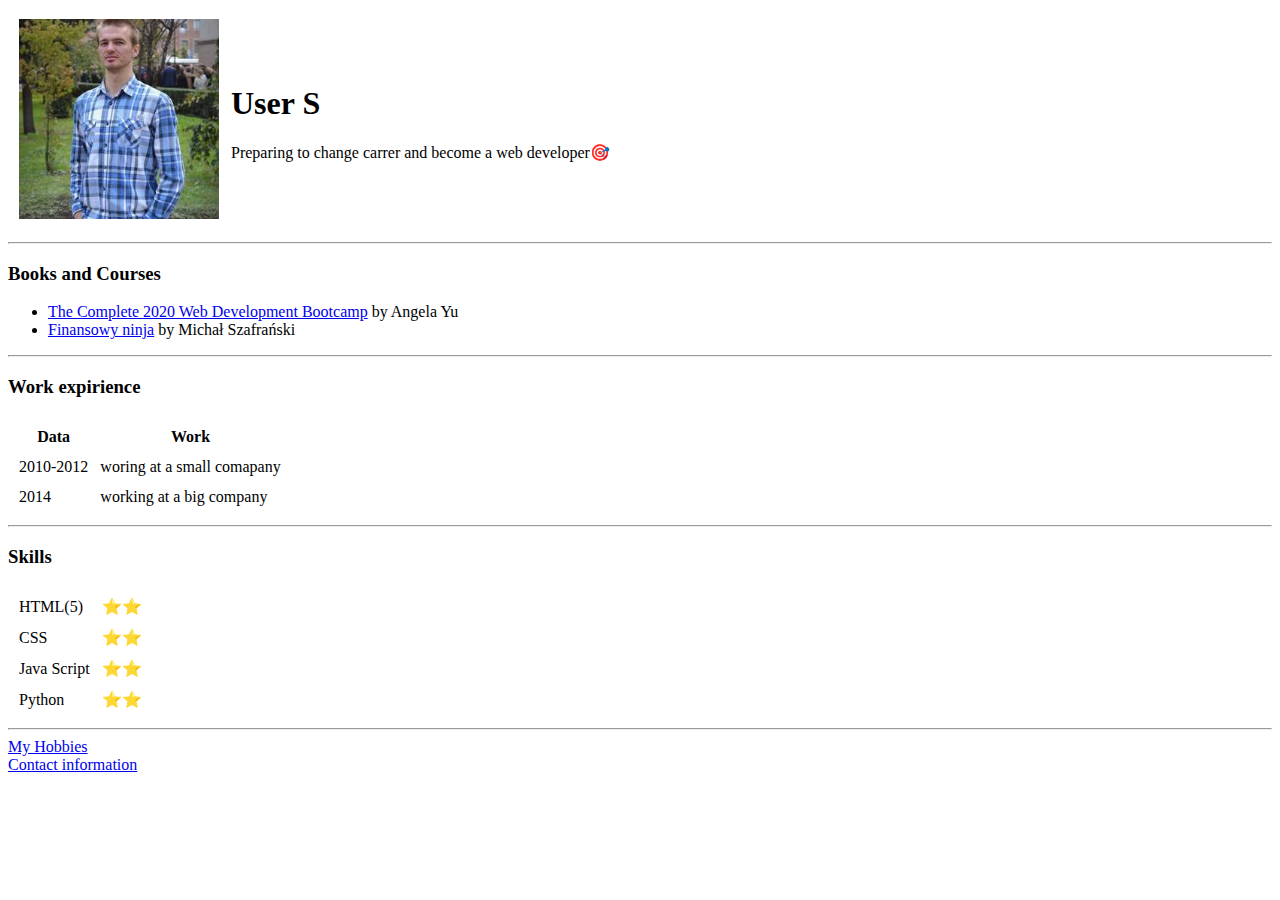
==== index.html @ 85a17f70 "Uploaded initial files" ====
<!DOCTYPE html>
<html lang="en">

<head>
    <meta charset="UTF-8">
    <title>Yurii personal website</title>
</head>

<body>
    <table cellspacing="10">
        <tr>
            <td><img src="/images/YuriiPhoto.jpg" alt="User photo" width="200" height="200"></td>
            <td>
                <h1>User S</h1>
                <p>Preparing to change carrer and become a web developer🎯</p>
            </td>
        </tr>
    </table>
    <hr>
    <h3>Books and Courses</h3>
    <ul>
        <li> <a href="https://www.udemy.com/course/the-complete-web-development-bootcamp/">The Complete 2020 Web
                Development Bootcamp</a> by Angela Yu</li>
        <li> <a href="https://finansowyninja.pl/">Finansowy ninja</a> by Michał Szafrański</li>
    </ul>
    <hr>
    <h3>Work expirience</h3>
    <table cellspacing="10">
        <thead>
            <tr>
                <th>Data</th>
                <th>Work</th>
            </tr>
        </thead>
        <tbody>
            <tr>
                <td>2010-2012</td>
                <td>woring at a small comapany</td>
            </tr>
            <tr>
                <td>2014</td>
                <td>working at a big company</td>
            </tr>
        </tbody>
    </table>
    <hr>
    <h3>Skills</h3>
    <table cellspacing="10">
        <tr>
            <td>HTML(5)</td>
            <td>⭐⭐</td>
        </tr>
        <tr>
            <td>CSS</td>
            <td>⭐⭐</td>
        </tr>
        <tr>
            <td>Java Script</td>
            <td>⭐⭐</td>
        </tr>
        <tr>
            <td>Python</td>
            <td>⭐⭐</td>
        </tr>
    </table>
    <hr>
    <a href="hoppies.html">My Hobbies</a>
    <br>
    <a href="contact.html">Contact information</a>
</body>

</html>
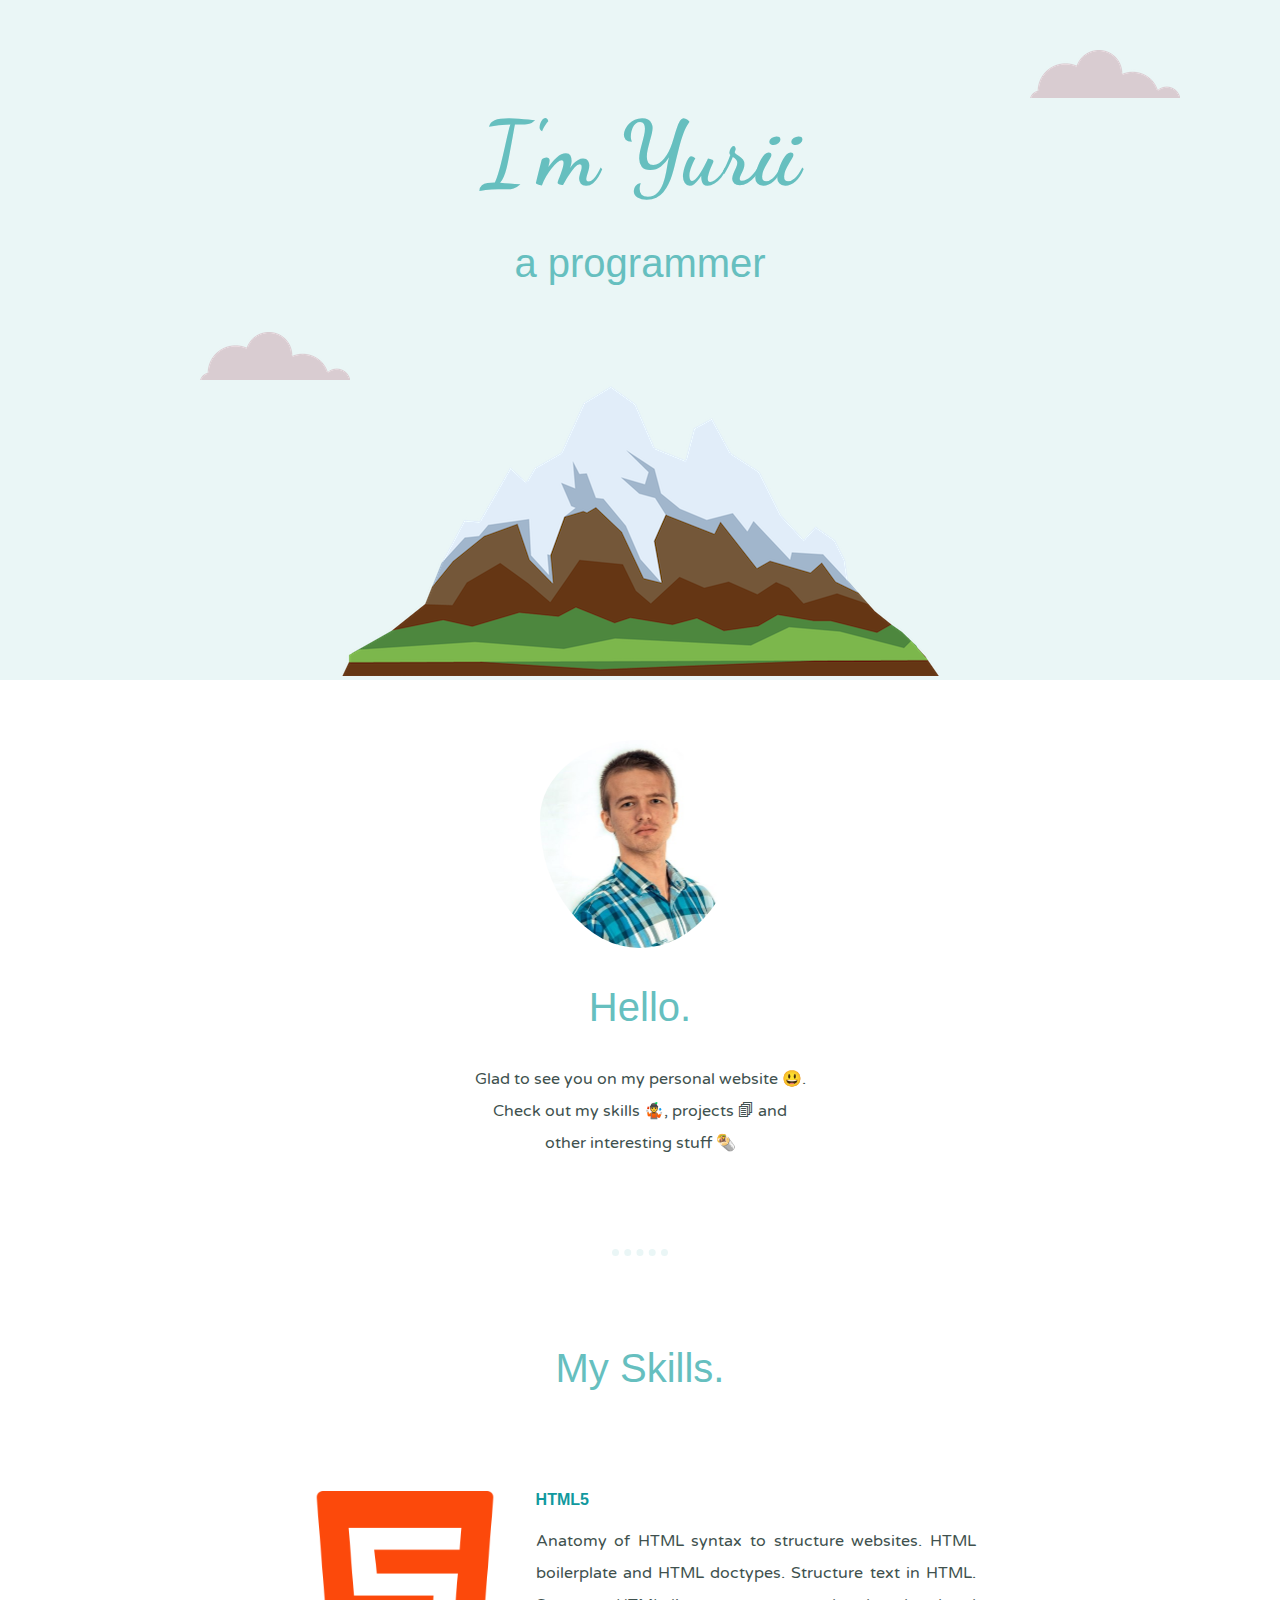
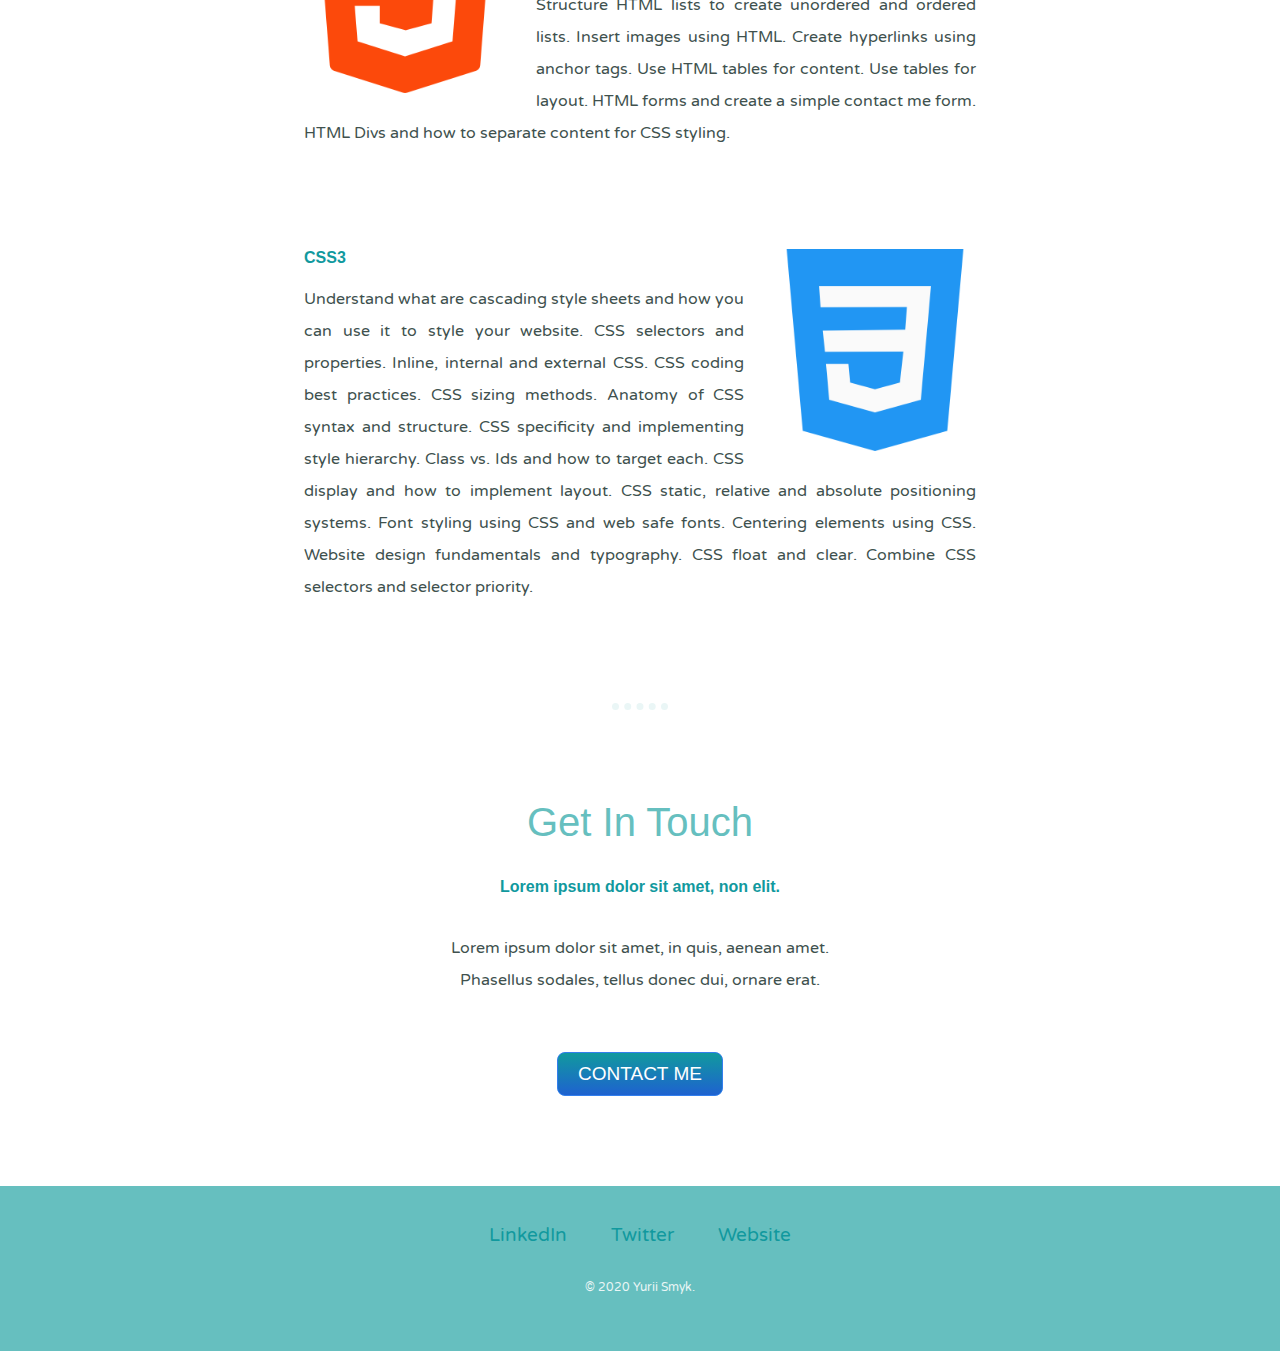
==== commit c48676f8: "Add files via upload" ====
--- a/index.html
+++ b/index.html
@@ -3,70 +3,89 @@
 
 <head>
     <meta charset="UTF-8">
-    <title>Yurii personal website</title>
+    <title>Yurii Smyk</title>
+    <link rel="stylesheet" href="CSS/style.css">
+    <link rel="shortcut icon" href="images/favicon.ico" type="image/x-icon">
+    <link href="https://fonts.googleapis.com/css?family=Dancing+Script|Indie+Flower|Varela+Round&display=swap"
+        rel="stylesheet">
+
 </head>
 
 <body>
-    <table cellspacing="10">
-        <tr>
-            <td><img src="/images/YuriiPhoto.jpg" alt="User photo" width="200" height="200"></td>
-            <td>
-                <h1>User S</h1>
-                <p>Preparing to change carrer and become a web developer🎯</p>
-            </td>
-        </tr>
-    </table>
-    <hr>
-    <h3>Books and Courses</h3>
-    <ul>
-        <li> <a href="https://www.udemy.com/course/the-complete-web-development-bootcamp/">The Complete 2020 Web
-                Development Bootcamp</a> by Angela Yu</li>
-        <li> <a href="https://finansowyninja.pl/">Finansowy ninja</a> by Michał Szafrański</li>
-    </ul>
-    <hr>
-    <h3>Work expirience</h3>
-    <table cellspacing="10">
-        <thead>
-            <tr>
-                <th>Data</th>
-                <th>Work</th>
-            </tr>
-        </thead>
-        <tbody>
-            <tr>
-                <td>2010-2012</td>
-                <td>woring at a small comapany</td>
-            </tr>
-            <tr>
-                <td>2014</td>
-                <td>working at a big company</td>
-            </tr>
-        </tbody>
-    </table>
-    <hr>
-    <h3>Skills</h3>
-    <table cellspacing="10">
-        <tr>
-            <td>HTML(5)</td>
-            <td>⭐⭐</td>
-        </tr>
-        <tr>
-            <td>CSS</td>
-            <td>⭐⭐</td>
-        </tr>
-        <tr>
-            <td>Java Script</td>
-            <td>⭐⭐</td>
-        </tr>
-        <tr>
-            <td>Python</td>
-            <td>⭐⭐</td>
-        </tr>
-    </table>
-    <hr>
-    <a href="hoppies.html">My Hobbies</a>
-    <br>
-    <a href="contact.html">Contact information</a>
+    <div class="top-container">
+        <img class="top-cloud" src="images/cloud.png" alt="cloud">
+        <h1>I'm Yurii</h1>
+        <h2>a <span>progr</span>ammer</h2>
+
+        <img class="bottom-cloud" src="images/cloud.png" alt="cloud">
+        <img class="mountain" src="images/mountain.png" alt="mountain">
+    </div>
+    <div class="middle-container">
+        <div class="profile">
+            <img class="UserImage" src="images/UserImage.jpg" alt="UserImage">
+            <h2>Hello.</h2>
+            <p class="UserHelloMessage">Glad to see you on my personal website 😃. Check out my skills 🤹, projects 🗐
+                and other interesting
+                stuff 🌯
+            </p>
+        </div>
+        <hr>
+        <div class="skills">
+            <h2>My Skills.</h2>
+            <div class="skill-row">
+                <img class="skillImgHTML" src="images/html-5.png" alt="html5 logo">
+                <h3>HTML5</h3>
+                <p> Anatomy of HTML syntax to structure websites.
+                    HTML boilerplate and HTML doctypes.
+                    Structure text in HTML.
+                    Structure HTML lists to create unordered and ordered lists.
+                    Insert images using HTML.
+                    Create hyperlinks using anchor tags.
+                    Use HTML tables for content.
+                    Use tables for layout.
+                    HTML forms and create a simple contact me form.
+                    HTML Divs and how to separate content for CSS styling.</p>
+            </div>
+            <div class="skill-row">
+                <img class="skillImgCSS" src="images/css.png" alt="css logo">
+                <h3>CSS3</h3>
+                <p class="CSSText">Understand what are cascading style sheets and how you can use it to style your
+                    website.
+                    CSS selectors and properties.
+                    Inline, internal and external CSS.
+                    CSS coding best practices.
+                    CSS sizing methods.
+                    Anatomy of CSS syntax and structure.
+                    CSS specificity and implementing style hierarchy.
+                    Class vs. Ids and how to target each.
+                    CSS display and how to implement layout.
+                    CSS static, relative and absolute positioning systems.
+                    Font styling using CSS and web safe fonts.
+                    Centering elements using CSS.
+                    Website design fundamentals and typography.
+                    CSS float and clear.
+                    Combine CSS selectors and selector priority.
+                </p>
+            </div>
+        </div>
+        <hr>
+        <div class="contact-me">
+            <h2>Get In Touch</h2>
+            <h3 class="getInTochMessage">Lorem ipsum dolor sit amet, non elit.</h3>
+            <p>Lorem ipsum dolor sit amet, in quis, aenean amet. Phasellus sodales, tellus donec dui, ornare erat.</p>
+            <a class="btn" href="mailto:yuriy93smyk@gmail.com">CONTACT ME</a>
+        </div>
+    </div>
+
+
+    <div class="bottom-container">
+        <a class="footer-link" href="https://www.linkedin.com/">LinkedIn</a>
+        <a class="footer-link" href="https://twitter.com/">Twitter</a>
+        <a class="footer-link" href="https://twitter.com/">Website</a>
+        <p class="copyright">© 2020 Yurii Smyk.</p>
+    </div>
+
+
 </body>
 
 </html>--- a/CSS/style.css
+++ b/CSS/style.css
@@ -0,0 +1,155 @@
+body {
+  margin: 0;
+  text-align: center;
+  color: #40514E;
+}
+
+h1 {
+  margin: 0 auto;
+  font-family: "Dancing Script", cursive;
+  color: #66bfbf;
+  font-size: 5.625rem;
+}
+
+h2 {
+  font-family: 'Roboto', sans-serif;
+  color: #66bfbf;
+  font-weight: normal;
+  font-size: 2.5rem;
+}
+
+h3 {
+font-family: 'Lato', sans-serif;
+  color: #11999e;
+  font-size: 1rem;
+}
+
+
+p {
+  font-family: "Varela Round", sans-serif;
+  line-height: 2;
+}
+a:hover{
+  color: #EAF6F6;
+}
+
+.top-container {
+  background-color: #eaf6f6;
+  position: relative;
+  padding-top: 100px;
+}
+.UserHelloMessage {
+  color: #40514e;
+  width: 30%;
+  margin:auto;
+}
+
+.middle-container {
+  margin: 10px 80px 10px;
+}
+
+.bottom-container {
+  background-color: #66bfbf;
+  margin: 0;
+  padding: 30px 0 40px;
+}
+.footer-link {
+  color: #11999e;
+  line-height: 2;
+  text-decoration: none;
+  font-family: "Varela Round", sans-serif;
+  margin: 0px 20px 0;
+  font-size: 1.2rem;
+}
+
+.copyright {
+  color: #eaf6f6;
+  margin-top: 20px;
+  font-size: 0.75rem;
+}
+.bottom-cloud {
+  position: absolute;
+  left: 200px;
+  bottom: 300px;
+}
+
+.top-cloud {
+  position: absolute;
+  right: 100px;
+  top: 50px;
+}
+.UserImage {
+  padding-top: 50px;
+  border-radius: 50%;
+  width: 200px;
+}
+.skillImgHTML {
+  width: 30%;
+  float: left;
+  margin-right: 30px;
+  margin-bottom: 20px;
+}
+.skillImgCSS {
+  width: 30%;
+  float: right;
+  margin-left: 30px;
+}
+.skill-row {
+  width: 60%;
+  margin: 100px auto 100px;
+  text-align: justify;
+}
+
+hr {
+  width: 5%;
+  border-style: dotted none none;
+  border-width: 7px;
+  color: #eaf6f6;
+  margin: 90px auto 90px;
+}
+
+.btn {
+  background: #11999E;
+  background-image: -webkit-linear-gradient(top, #11999E, #1E62D0);
+  background-image: -moz-linear-gradient(top, #11999E, #1E62D0);
+  background-image: -ms-linear-gradient(top, #11999E, #1E62D0);
+  background-image: -o-linear-gradient(top, #11999E, #1E62D0);
+  background-image: linear-gradient(to bottom, #11999E, #1E62D0);
+  -webkit-border-radius: 20px;
+  -moz-border-radius: 20px;
+  border-radius: 8px;
+  color: #FFFFFF;
+  font-family: Open, Sans-serif;
+  font-size: 19px;
+  font-weight: 100;
+  padding: 10px 20px;
+  border: solid #337FED 1px;
+  text-decoration: none;
+  display: inline-block;
+  cursor: pointer;
+  text-align: center;
+  margin: 40px auto 80px;
+}
+
+.btn:hover {
+  border: solid #337FED 1px;
+  background: #1E62D0;
+  background-image: -webkit-linear-gradient(top, #1E62D0, #3D94F6);
+  background-image: -moz-linear-gradient(top, #1E62D0, #3D94F6);
+  background-image: -ms-linear-gradient(top, #1E62D0, #3D94F6);
+  background-image: -o-linear-gradient(top, #1E62D0, #3D94F6);
+  background-image: linear-gradient(to bottom, #1E62D0, #3D94F6);
+  -webkit-border-radius: 20px;
+  -moz-border-radius: 20px;
+  border-radius: 8px;
+  text-decoration: none;
+}
+
+.contact-me{
+  width: 40%;
+  margin: auto;
+}
+
+.getInTochMessage{
+  padding-bottom: 20px;
+}